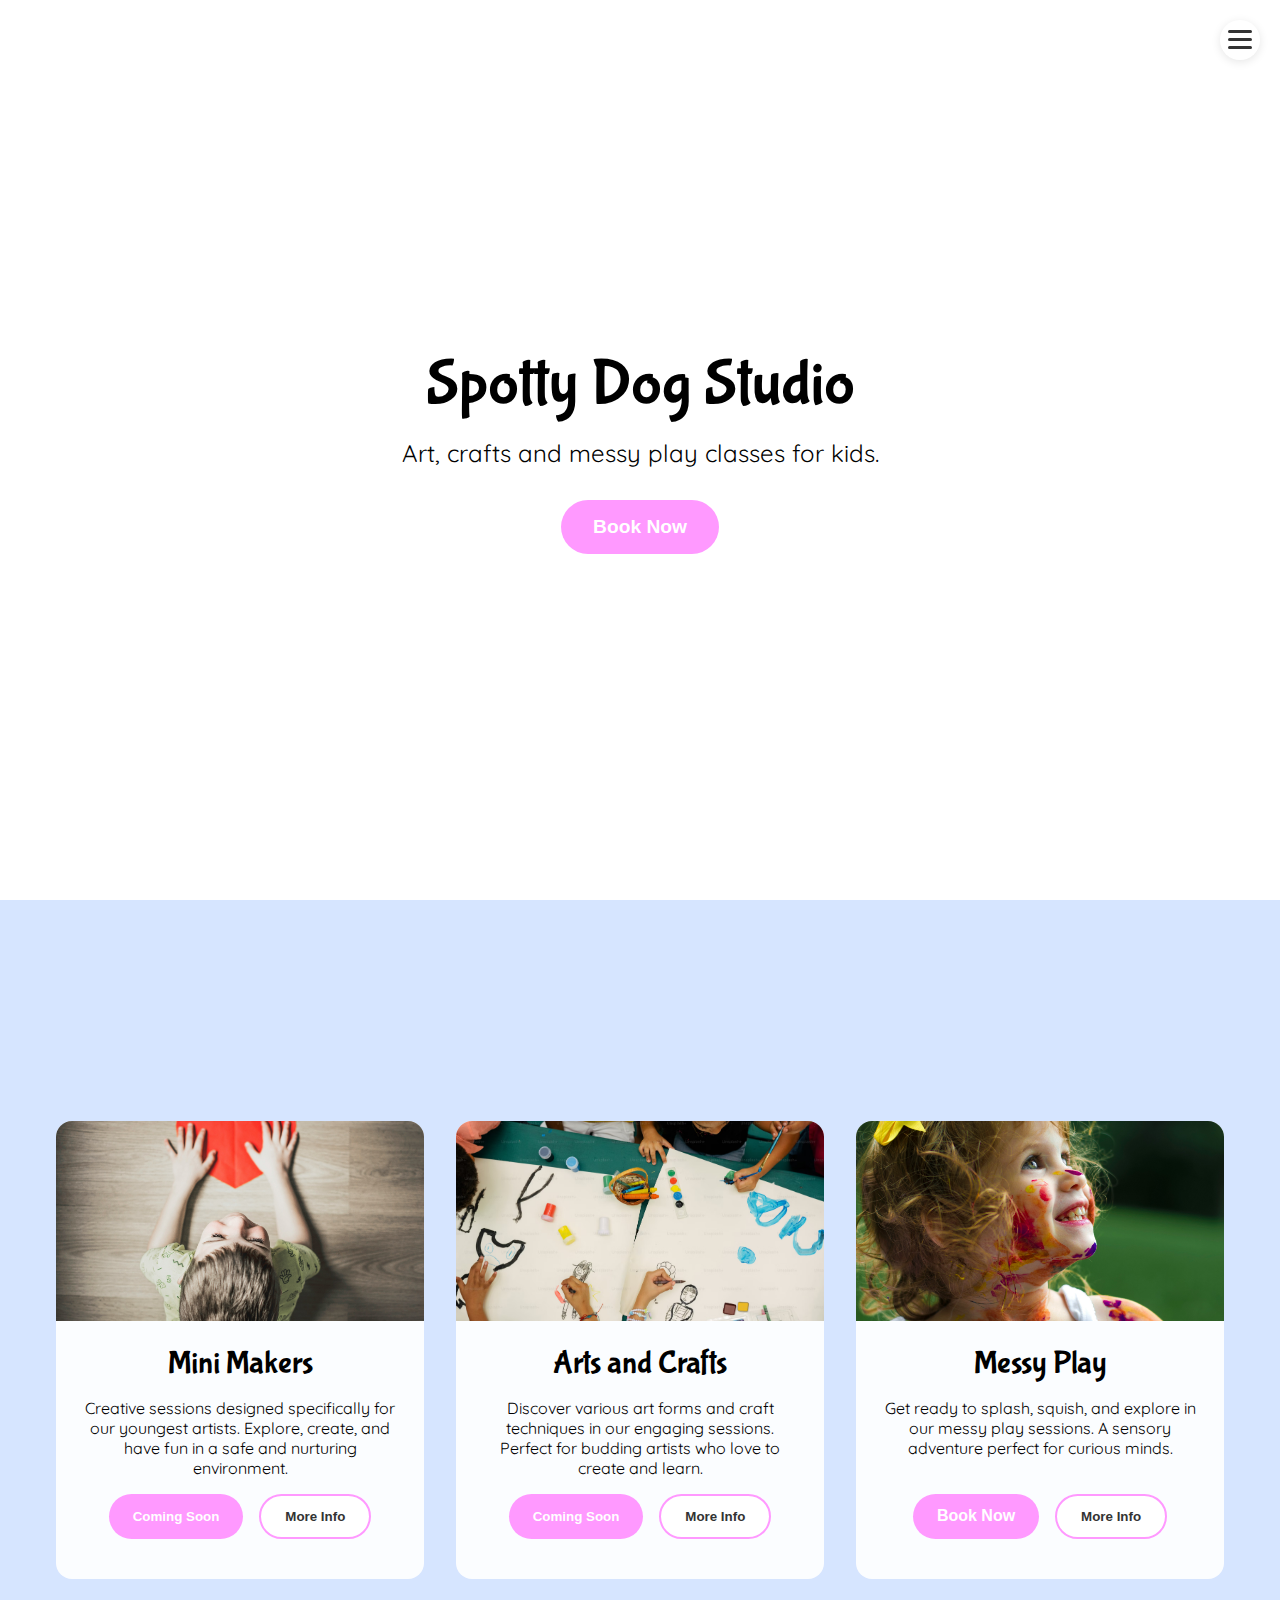
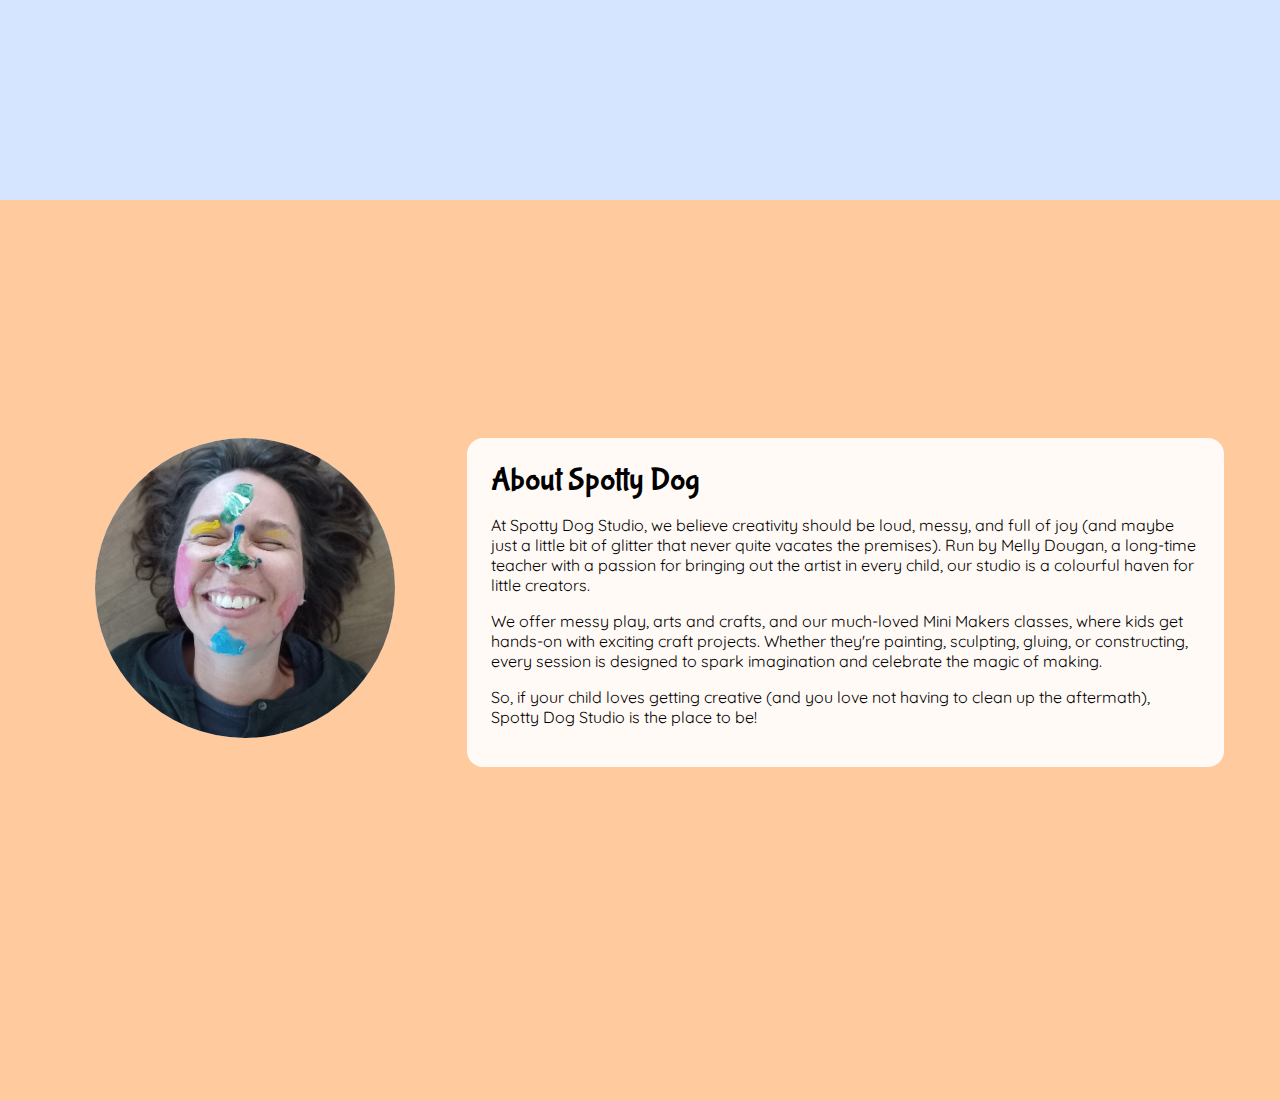
==== index.html @ 8065e661 "removed preloader, added fallback image, cleaned some formatting of hyperlinks/buttons, moved the im" ====
<!DOCTYPE html>
<html lang="en">
<head>
    <meta charset="UTF-8">
    <meta name="viewport" content="width=device-width, initial-scale=1.0">
    <title>Spotty Dog Studio</title>
    <link rel="apple-touch-icon" sizes="180x180" href="/favicons/apple-touch-icon.png">
    <link rel="icon" type="image/png" sizes="32x32" href="/favicons/favicon-32x32.png">
    <link rel="icon" type="image/png" sizes="16x16" href="/favicons/favicon-16x16.png">
    <link rel="manifest" href="/favicons/site.webmanifest">
    <link rel="preload" href="imgs/fallback.png" as="image">
    <link rel="preload" href="fonts/BubblegumSans-Regular.ttf" as="font" type="font/ttf" crossorigin>
    <link rel="preload" href="fonts/Quicksand-VariableFont_wght.ttf" as="font" type="font/ttf" crossorigin>
    <script src="https://cdnjs.cloudflare.com/ajax/libs/lucide/0.263.1/lucide.min.js"></script>
    <script>
        lucide.createIcons();
    </script>
    <style>
        :root {
            --pink: #ff99ff;
            --blue: #D6E5FF;
            --orange: #FFCA9E;
        }

        * {
            margin: 0;
            padding: 0;
            box-sizing: border-box;
        }

        html {
            scroll-snap-type: y mandatory;
            overflow-y: scroll;
            scroll-behavior: smooth;
            height: 100%;
        }

        body {
            font-family: 'Arial', sans-serif;
        }

        /* Navigation Styles */
        .nav-toggle {
            position: fixed;
            top: 20px;
            right: 20px;
            width: 40px;
            height: 40px;
            background: white;
            border-radius: 50%;
            cursor: pointer;
            z-index: 1000;
            display: flex;
            align-items: center;
            justify-content: center;
            box-shadow: 0 2px 10px rgba(0,0,0,0.1);
        }

        .hamburger {
            width: 24px;
            height: 20px;
            position: relative;
            transition: transform 0.3s ease;
        }

        .hamburger span {
            display: block;
            position: absolute;
            height: 3px;
            width: 100%;
            background: #333;
            border-radius: 3px;
            transition: all 0.3s ease;
        }

        .hamburger span:nth-child(1) { top: 0; }
        .hamburger span:nth-child(2) { top: 8px; }
        .hamburger span:nth-child(3) { top: 16px; }

        .nav-toggle.active .hamburger span:nth-child(1) {
            transform: rotate(45deg);
            top: 8px;
        }

        .nav-toggle.active .hamburger span:nth-child(2) {
            opacity: 0;
        }

        .nav-toggle.active .hamburger span:nth-child(3) {
            transform: rotate(-45deg);
            top: 8px;
        }

        .nav-menu {
            position: fixed;
            top: 0;
            right: -100%;
            width: 100%;
            height: 100vh;
            background: rgba(255, 255, 255, 0.98);
            z-index: 999;
            display: flex;
            flex-direction: column;
            align-items: center;
            justify-content: center;
            transition: right 0.3s ease;
        }

        .nav-menu.active {
            right: 0;
        }

        .nav-menu a {
            font-family: "Bubblegum Sans", serif;
            font-size: 2.5rem;
            color: #333;
            text-decoration: none;
            margin: 1rem 0;
            padding: 1rem;
            transition: all 0.3s ease;
        }

        .nav-menu a:hover {
            color: var(--pink);
            transform: scale(1.1);
        }

        section {
            min-height: 100vh;
            scroll-snap-align: start;
            position: relative;
            display: flex;
            justify-content: center;
            align-items: center;
            padding: 1rem;
        }

        @font-face {
  	    font-family: 'BubblegumSans';
  	    src: url('fonts/BubblegumSans-Regular.ttf') format('truetype');
	    font-weight: normal;
  	    font-style: normal;
	}
	
	@font-face {
  	    font-family: 'Quicksand';
	    src: url('fonts/Quicksand-VariableFont_wght.ttf') format('truetype');
  	    font-weight: 100 900; /* Adjust the weight range if necessary */
	    font-style: normal;
	}



	p {
            font-family: "Quicksand", sans-serif;
            font-optical-sizing: auto;
            font-weight: 400;
            font-style: normal;
        }

        h1, h2 {
            font-family: "BubblegumSans", sans-serif;
            font-weight: 400;
            font-style: normal;
        }



        /* Home Section */
        #home {
            position: relative;
            overflow: hidden;
            background-color: transparent;
            background: rgba(255, 255, 255, 0.6); /* White transparent overlay */
	    flex-direction: column;
            text-align: center;
            padding: 2rem 1rem;
        }

        .background-video {
            position: absolute;
            top: 50%;
            left: 50%;
            max-width: 100%;
            <!--max-height: 100%; -->
            width: auto;
            height: auto;
            transform: translateX(-50%) translateY(-50%);
            z-index: -1;
        }

        #home h1 {
            font-size: clamp(2.5rem, 8vw, 4rem);
            margin-bottom: 1rem;
        }

        #home p {
            font-size: clamp(1rem, 4vw, 1.5rem);
        }

        /* Services Section */
        #services {
            background-color: var(--blue);
            padding: 2rem 1rem;
        }

        .services-container {
            display: grid;
            grid-template-columns: repeat(auto-fit, minmax(280px, 1fr));
            gap: 2rem;
            width: 100%;
            max-width: 1200px;
            padding: 1rem;
        }

        .service-column {
            background: rgba(255, 255, 255, 0.9);
            border-radius: 1rem;
            text-align: center;
            display: flex;
            flex-direction: column;
            height: auto;
            min-height: 450px;
            overflow: hidden;
        }

        .service-image {
            width: 100%;
            height: 200px;
            overflow: hidden;
            position: relative;
            background: #f0f0f0;
        }

        .service-image img {
            width: 100%;
            height: 100%;
            object-fit: cover;
            object-position: center;
        }

        .service-content {
            padding: 1.5rem;
            flex-grow: 1;
            display: flex;
            flex-direction: column;
        }

        .service-content h2 {
            margin-bottom: 1rem;
            font-size: clamp(1.5rem, 4vw, 2rem);
        }

        .service-buttons {
            margin-top: auto;
            display: flex;
            gap: 1rem;
            padding: 1rem;
            justify-content: center;
            flex-wrap: wrap;
        }

        .btn {
		text-decoration: none;
            padding: 0.8rem 1.5rem;
            border: none;
            border-radius: 2rem;
            cursor: pointer;
            font-weight: bold;
            transition: transform 0.3s ease, box-shadow 0.3s ease;
            width: 100%;
            max-width: 200px;
        }

        .btn:hover {
            transform: translateY(-2px);
            box-shadow: 0 4px 12px rgba(0,0,0,0.1);
        }

        .btn-primary {
            background-color: var(--pink);
            color: white;
        }

        .btn-secondary {
            background-color: white;
            color: #333;
            border: 2px solid var(--pink);
        }

        /* About Section */
        #about {
		flex-direction: column;
            background-color: var(--orange);
            padding: 2rem 1rem;
        }

        .about-container {
            display: grid;
            grid-template-columns: 1fr;
            gap: 2rem;
            max-width: 1200px;
            width: 100%;
            padding: 1rem;
        }

        .portrait-frame {
            width: 250px;
            height: 250px;
            border-radius: 50%;
            background: white;
            margin: 0 auto;
            overflow: hidden;
        }

        .portrait-frame img {
            width: 100%;
            height: 100%;
            object-fit: cover;
            object-position: center;
        }

        .about-text {
            background: rgba(255, 255, 255, 0.9);
            padding: 1.5rem;
            border-radius: 1rem;
        }

        .about-text h2 {
            margin-bottom: 1rem;
            font-size: clamp(1.5rem, 4vw, 2rem);
        }

        .about-text p {
            margin-bottom: 1rem;
            font-size: clamp(0.9rem, 3vw, 1rem);
        }

        <!--Social icons.-->
        .social-icons {
            display: flex;
            gap: 1.5rem;
            margin-top: 2rem;
            justify-content: center;
        }

        .social-icons a {
            color: #333;
            transition: color 0.3s ease;
            width: 24px;
            height: 24px;
            display: flex;
            align-items: center;
            justify-content: center;
        }

        .social-icons a:hover {
            color: var(--pink);
        }

        /* Media Queries */
        @media (min-width: 768px) {
            .about-container {
                grid-template-columns: 1fr 2fr;
            }

            .portrait-frame {
                width: 300px;
                height: 300px;
            }

            .btn {
                width: auto;
            }

            section {
                padding: 2rem;
            }
        }

        @media (max-width: 768px) {
            .services-container {
                grid-template-columns: 1fr;
            }

            .service-column {
                margin: 0 auto;
                max-width: 400px;
            }

            .background-video {
                max-height: 100%;
                min-width: none;
                max-width: none;

        }

        @media (max-height: 600px) {
            section {
                padding: 4rem 1rem;
            }
        }
    </style>
</head>
<body>
    <div class="nav-toggle">
        <div class="hamburger">
            <span></span>
            <span></span>
            <span></span>
        </div>
    </div>
    <nav class="nav-menu">
        <a href="#home">Home</a>
        <a href="#services">Services</a>
        <a href="#about">About</a>
    </nav>


    <section id="home">
        <video class="background-video" autoplay loop muted playsinline poster="fallback.png">
            <source src="video.mp4" type="video/mp4">
	    <img src="fallback.png" alt="fallback image">
        </video>
        <h1>Spotty Dog Studio</h1>
        <p>Art, crafts and messy play classes for kids.</p>
        <a href="https://bookwhen.com/spottydog" class="btn btn-primary" style="margin-top: 2rem; font-size: 1.2rem; padding: 1rem 2rem;">Book Now</a>
    </section>

    <section id="services">
        <div class="services-container">
            <div class="service-column">
                <div class="service-image">
                    <img src="imgs/makers.jpg" alt="Mini Makers" />
                </div>
                <div class="service-content">
                    <h2>Mini Makers</h2>
                    <p>Creative sessions designed specifically for our youngest artists. Explore, create, and have fun in a safe and nurturing environment.</p>
                    <div class="service-buttons">
                        <button class="btn btn-primary">Coming Soon</button>
                        <button class="btn btn-secondary">More Info</button>
                    </div>
                </div>
            </div>
            <div class="service-column">
                <div class="service-image">
                    <img src="imgs/art.jpg" alt="Arts and Crafts" />
                </div>
                <div class="service-content">
                    <h2>Arts and Crafts</h2>
                    <p>Discover various art forms and craft techniques in our engaging sessions. Perfect for budding artists who love to create and learn.</p>
                    <div class="service-buttons">
                        <button class="btn btn-primary">Coming Soon</button>
                        <button class="btn btn-secondary">More Info</button>
                    </div>
                </div>
            </div>
            <div class="service-column">
                <div class="service-image">
                    <img src="imgs/messy.jpg" alt="Messy Play" />
                </div>
                <div class="service-content">
                    <h2>Messy Play</h2>
                    <p>Get ready to splash, squish, and explore in our messy play sessions. A sensory adventure perfect for curious minds.</p>
                    <div class="service-buttons">
			    <a class="btn btn-primary" href="https://bookwhen.com/spottydog">Book Now</a>
                        <button class="btn btn-secondary">More Info</button>
                    </div>
                </div>
            </div>
        </div>
    </section>

    <section id="about">
        <div class="about-container">
            <div class="portrait-frame">
                <img src="imgs/melly.jpg" alt="Portrait of Melly" />
            </div>
            <div class="about-text">
                <h2>About Spotty Dog</h2>
                <p>At Spotty Dog Studio, we believe creativity should be loud, messy, and full of joy (and maybe just a little bit of glitter that never quite vacates the premises). Run by Melly Dougan, a long-time teacher with a passion for bringing out the artist in every child, our studio is a colourful haven for little creators.</p>
                <p>We offer messy play, arts and crafts, and our much-loved Mini Makers classes, where kids get hands-on with exciting craft projects. Whether they're painting, sculpting, gluing, or constructing, every session is designed to spark imagination and celebrate the magic of making.</p>
                <p>So, if your child loves getting creative (and you love not having to clean up the aftermath), Spotty Dog Studio is the place to be!</p>
            </div>
        </div>
        <div class="social-icons">
            <a href="https://facebook.com/spottydogstudio" aria-label="Facebook"><i data-lucide="facebook"></i></a>
            <a href="https://instagram.com/spottydogstudio" aria-label="Instagram"><i data-lucide="instagram"></i></a>
            <a href="tel:+447123456789" aria-label="Phone"><i data-lucide="phone"></i></a>
            <a href="mailto:hello@spottydogstudio.com" aria-label="Email"><i data-lucide="mail"></i></a>
        </div>
    </section>

    <script>
        // Initialize Lucide icons after DOM content is loaded
        document.addEventListener('DOMContentLoaded', function() {

            // Initialize navigation
            const navToggle = document.querySelector('.nav-toggle');
            const navMenu = document.querySelector('.nav-menu');
            const navLinks = document.querySelectorAll('.nav-menu a');

            navToggle.addEventListener('click', () => {
                navToggle.classList.toggle('active');
                navMenu.classList.toggle('active');
            });

            navLinks.forEach(link => {
                link.addEventListener('click', () => {
                    navToggle.classList.remove('active');
                    navMenu.classList.remove('active');
                });
            });

            // Initialize Lucide icons
            lucide.createIcons();
        });
    </script>
    </script>
</body>
</html>
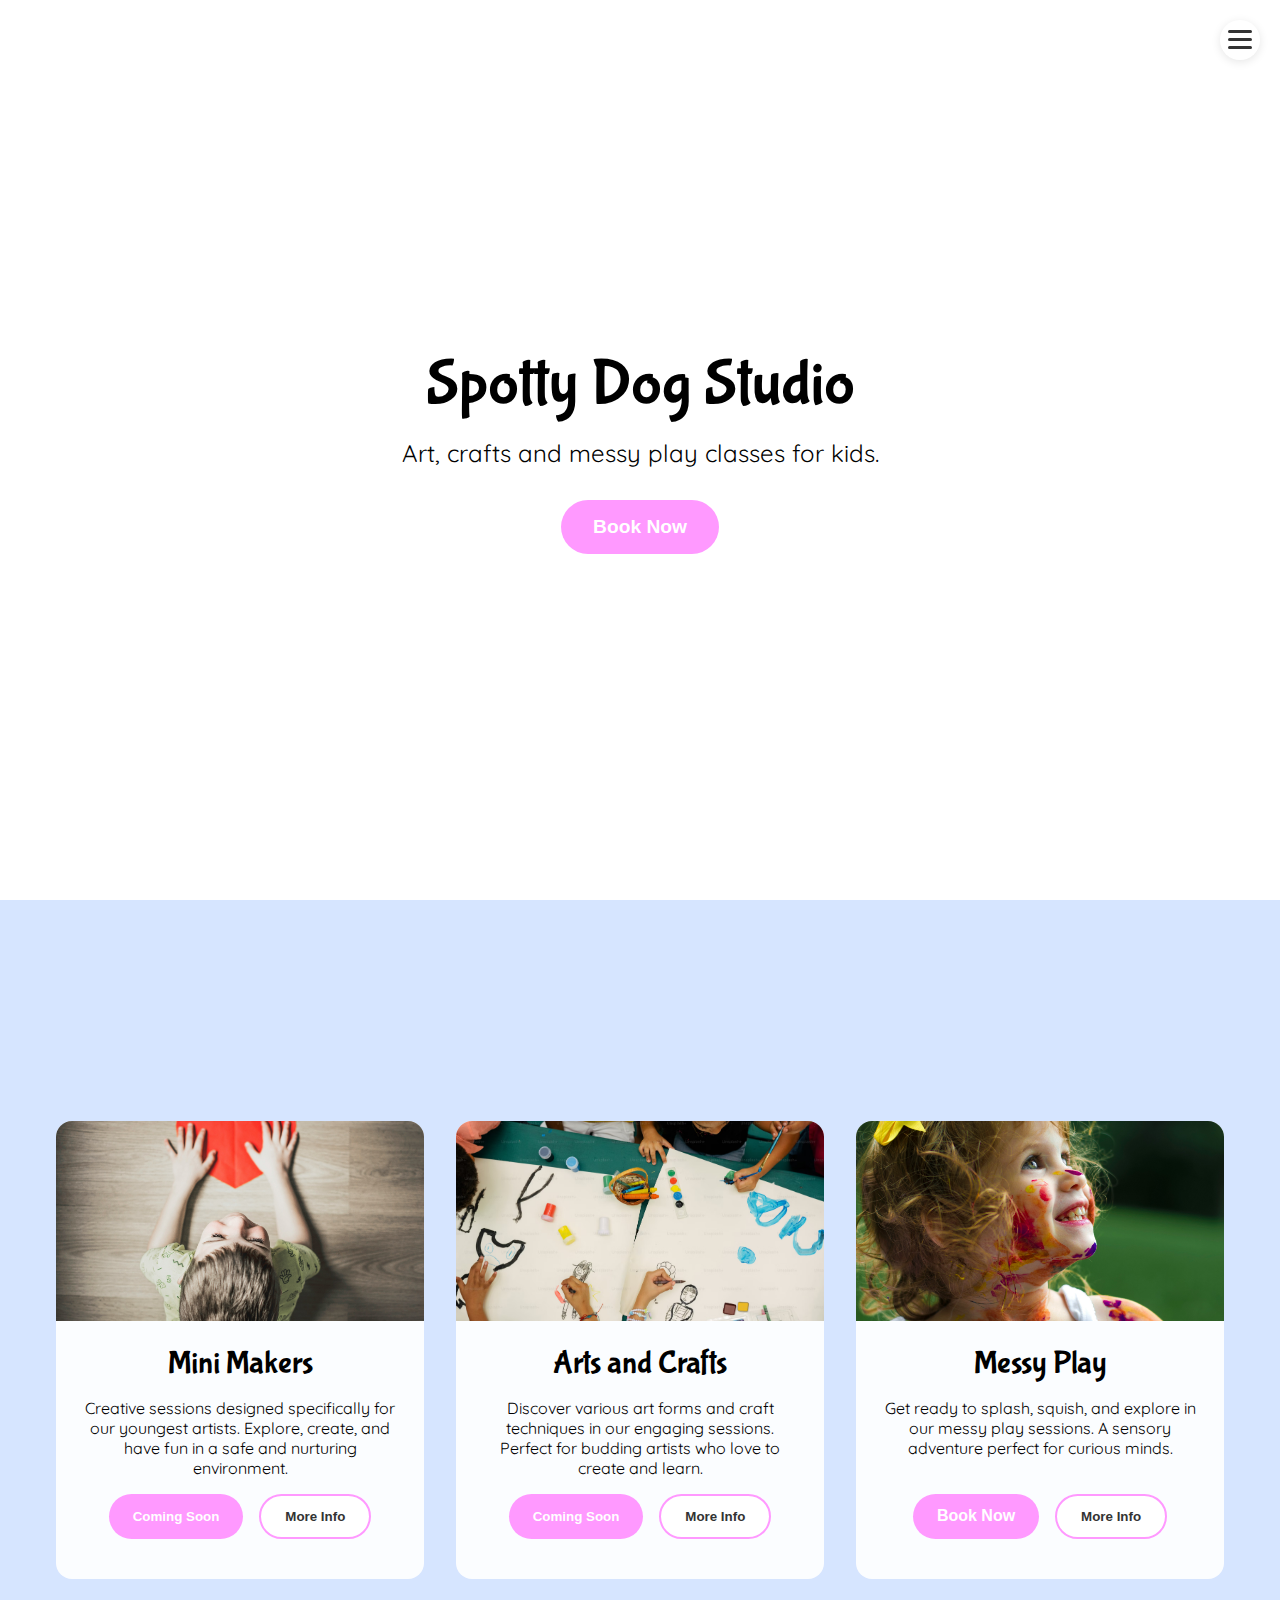
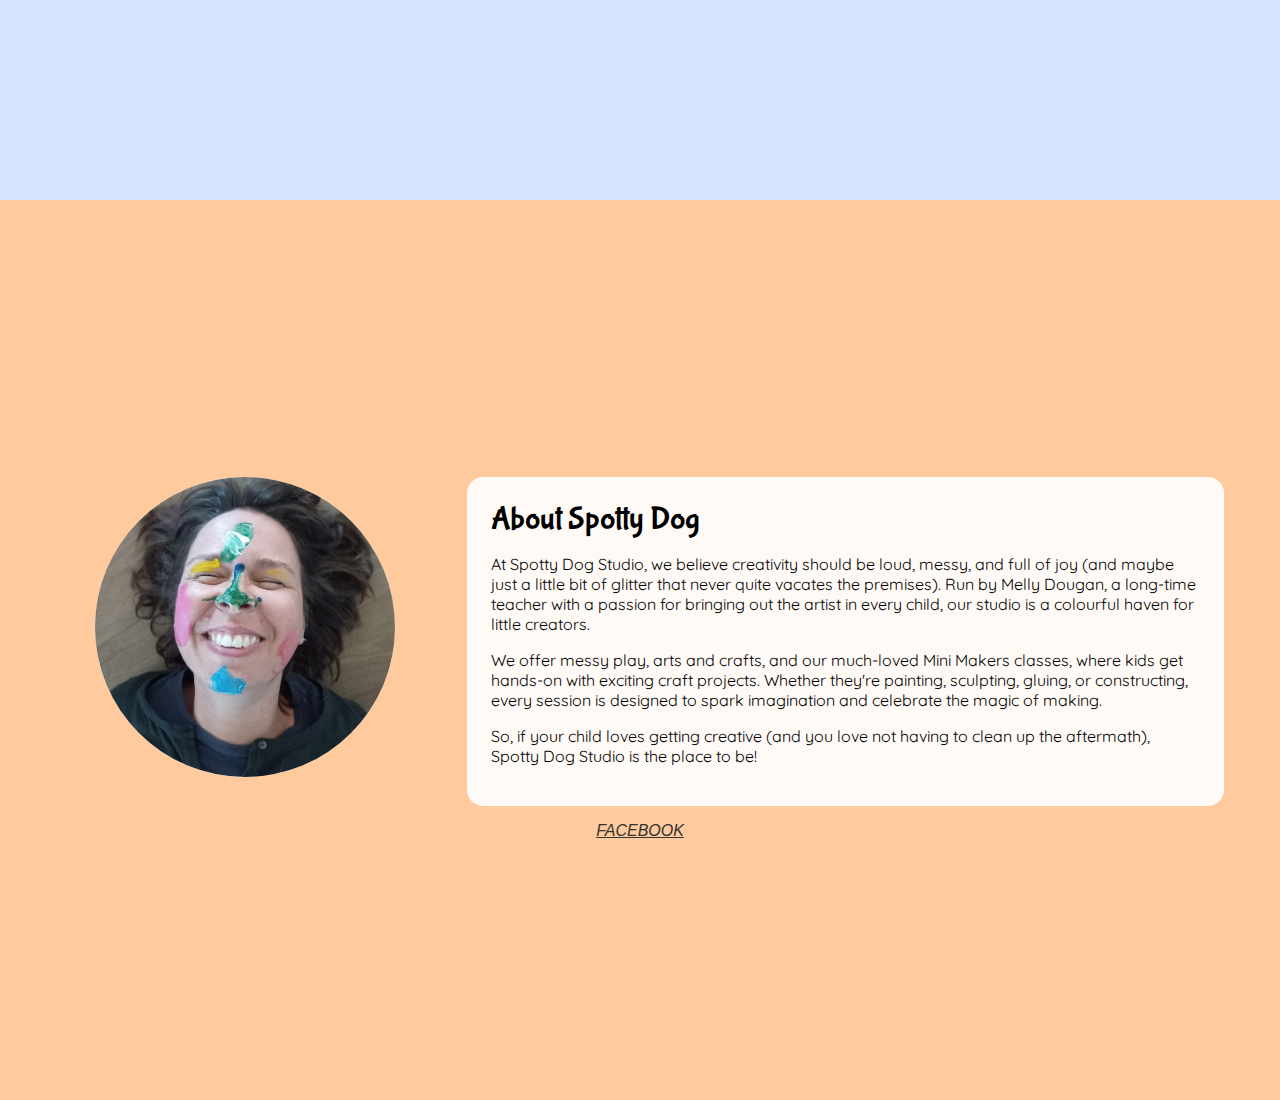
==== commit 10cba1a4: "fixed the social icons" ====
--- a/index.html
+++ b/index.html
@@ -11,10 +11,7 @@
     <link rel="preload" href="imgs/fallback.png" as="image">
     <link rel="preload" href="fonts/BubblegumSans-Regular.ttf" as="font" type="font/ttf" crossorigin>
     <link rel="preload" href="fonts/Quicksand-VariableFont_wght.ttf" as="font" type="font/ttf" crossorigin>
-    <script src="https://cdnjs.cloudflare.com/ajax/libs/lucide/0.263.1/lucide.min.js"></script>
-    <script>
-        lucide.createIcons();
-    </script>
+    <script src="https://unpkg.com/lucide@latest"></script>
     <style>
         :root {
             --pink: #ff99ff;
@@ -261,7 +258,7 @@
         }
 
         .btn {
-		text-decoration: none;
+		        text-decoration: none;
             padding: 0.8rem 1.5rem;
             border: none;
             border-radius: 2rem;
@@ -290,7 +287,7 @@
 
         /* About Section */
         #about {
-		flex-direction: column;
+		        flex-direction: column;
             background-color: var(--orange);
             padding: 2rem 1rem;
         }
@@ -349,13 +346,20 @@
             transition: color 0.3s ease;
             width: 24px;
             height: 24px;
-            display: flex;
             align-items: center;
             justify-content: center;
         }
 
         .social-icons a:hover {
             color: var(--pink);
+        }
+
+        <!-- V logo -->
+        .v-logo {
+            position: absolute;
+            bottom: 1rem;
+            right: 1rem;
+            width: 48px;
         }
 
         /* Media Queries */
@@ -418,9 +422,9 @@
 
 
     <section id="home">
-        <video class="background-video" autoplay loop muted playsinline poster="fallback.png">
+        <video class="background-video" autoplay loop muted playsinline poster="imgs/fallback.png">
             <source src="video.mp4" type="video/mp4">
-	    <img src="fallback.png" alt="fallback image">
+	    <img src="imgs/fallback.png" alt="fallback image">
         </video>
         <h1>Spotty Dog Studio</h1>
         <p>Art, crafts and messy play classes for kids.</p>
@@ -484,11 +488,12 @@
             </div>
         </div>
         <div class="social-icons">
-            <a href="https://facebook.com/spottydogstudio" aria-label="Facebook"><i data-lucide="facebook"></i></a>
+            <a href="https://www.facebook.com/profile.php?id=61561104336105" aria-label="Facebook"><i data-lucide="facebook">FACEBOOK</i></a>
             <a href="https://instagram.com/spottydogstudio" aria-label="Instagram"><i data-lucide="instagram"></i></a>
-            <a href="tel:+447123456789" aria-label="Phone"><i data-lucide="phone"></i></a>
-            <a href="mailto:hello@spottydogstudio.com" aria-label="Email"><i data-lucide="mail"></i></a>
+            <a href="tel:+212201115" aria-label="Phone"><i data-lucide="phone"></i></a>
+            <a href="mailto:melanie.dougan@gmail.com" aria-label="Email"><i data-lucide="mail"></i></a>
         </div>
+        <!-- <img style="width: 50vw; position: relative; right: 0; bottom: 1px" class="v-logo" src="imgs/vlogo.svg" alt="V Web Design Logo" /> --> 
     </section>
 
     <script>
@@ -516,6 +521,5 @@
             lucide.createIcons();
         });
     </script>
-    </script>
 </body>
 </html>
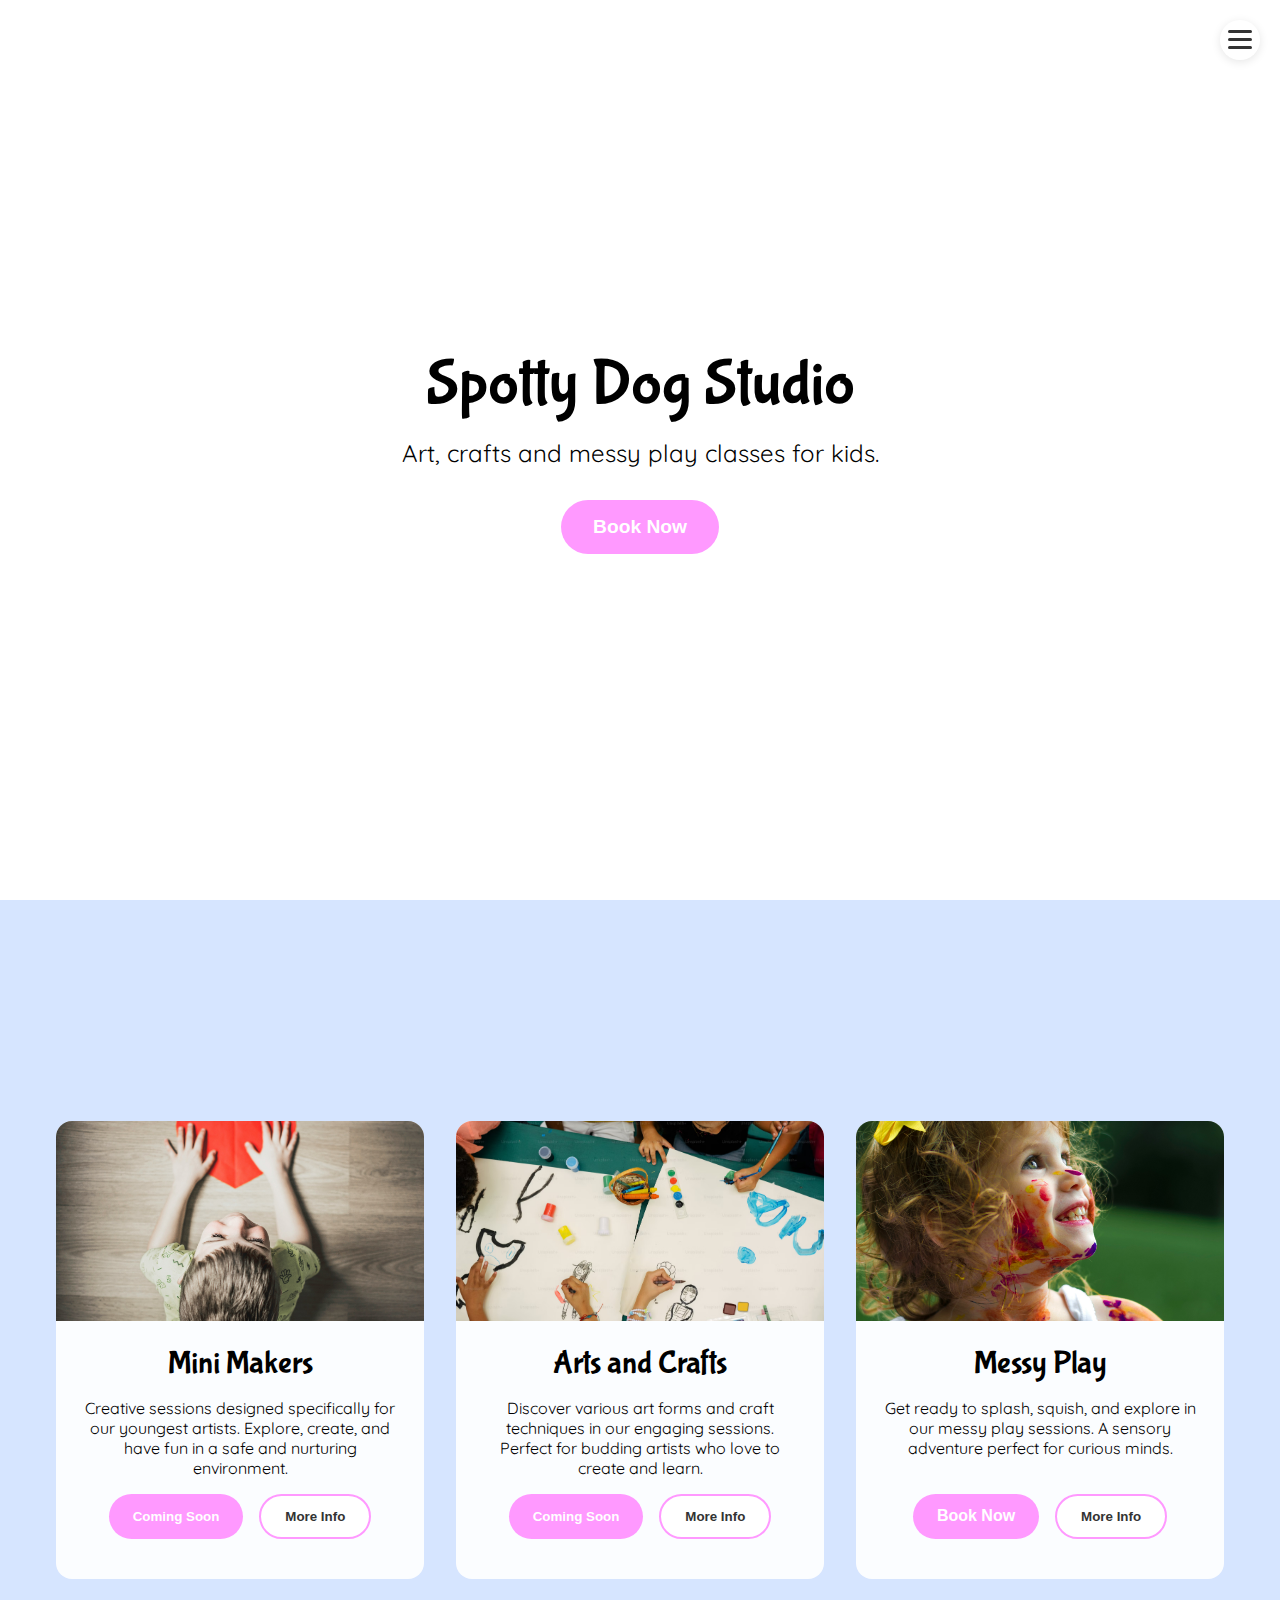
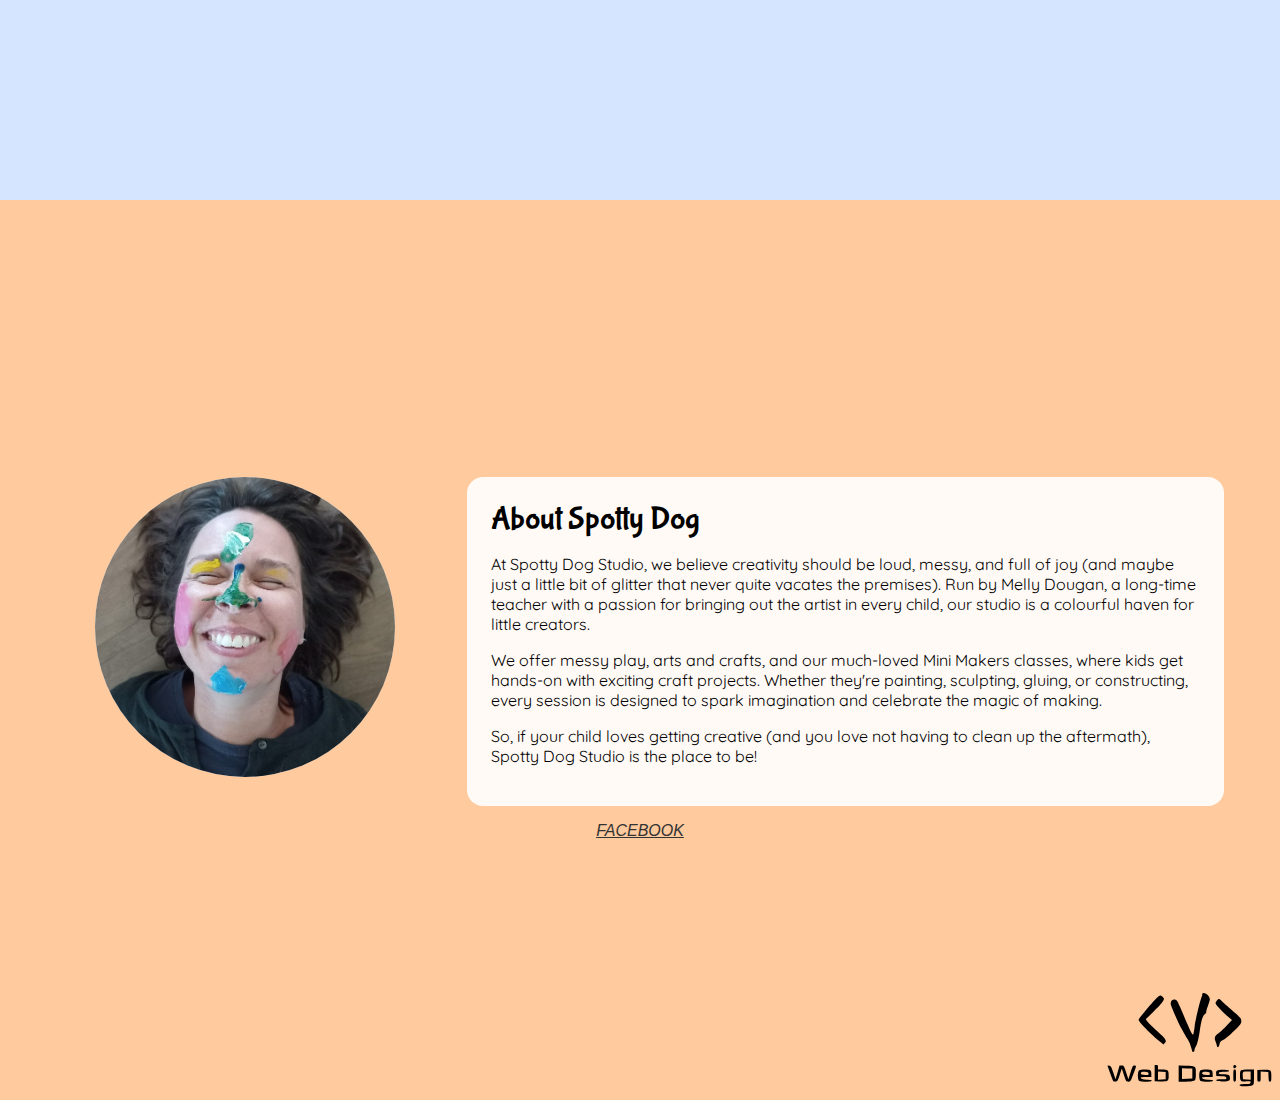
==== commit c9584637: "removed insta link and added web design logo" ====
--- a/index.html
+++ b/index.html
@@ -354,14 +354,6 @@
             color: var(--pink);
         }
 
-        <!-- V logo -->
-        .v-logo {
-            position: absolute;
-            bottom: 1rem;
-            right: 1rem;
-            width: 48px;
-        }
-
         /* Media Queries */
         @media (min-width: 768px) {
             .about-container {
@@ -416,7 +408,7 @@
     </div>
     <nav class="nav-menu">
         <a href="#home">Home</a>
-        <a href="#services">Services</a>
+        <a href="#services">Classes</a>
         <a href="#about">About</a>
     </nav>
 
@@ -489,11 +481,13 @@
         </div>
         <div class="social-icons">
             <a href="https://www.facebook.com/profile.php?id=61561104336105" aria-label="Facebook"><i data-lucide="facebook">FACEBOOK</i></a>
-            <a href="https://instagram.com/spottydogstudio" aria-label="Instagram"><i data-lucide="instagram"></i></a>
-            <a href="tel:+212201115" aria-label="Phone"><i data-lucide="phone"></i></a>
+            <!-- <a href="https://instagram.com/spottydogstudio" aria-label="Instagram"><i data-lucide="instagram"></i></a> --> 
+            <a href="tel:0212201115" aria-label="Phone"><i data-lucide="phone"></i></a>
             <a href="mailto:melanie.dougan@gmail.com" aria-label="Email"><i data-lucide="mail"></i></a>
         </div>
-        <!-- <img style="width: 50vw; position: relative; right: 0; bottom: 1px" class="v-logo" src="imgs/vlogo.svg" alt="V Web Design Logo" /> --> 
+        <div style="position: absolute; width: 20vh; right: 0; bottom: 1px">
+            <img style="width: 100%; right: 0" src="imgs/vlogo.svg" alt="V Web Design Logo" />
+        </div>
     </section>
 
     <script>
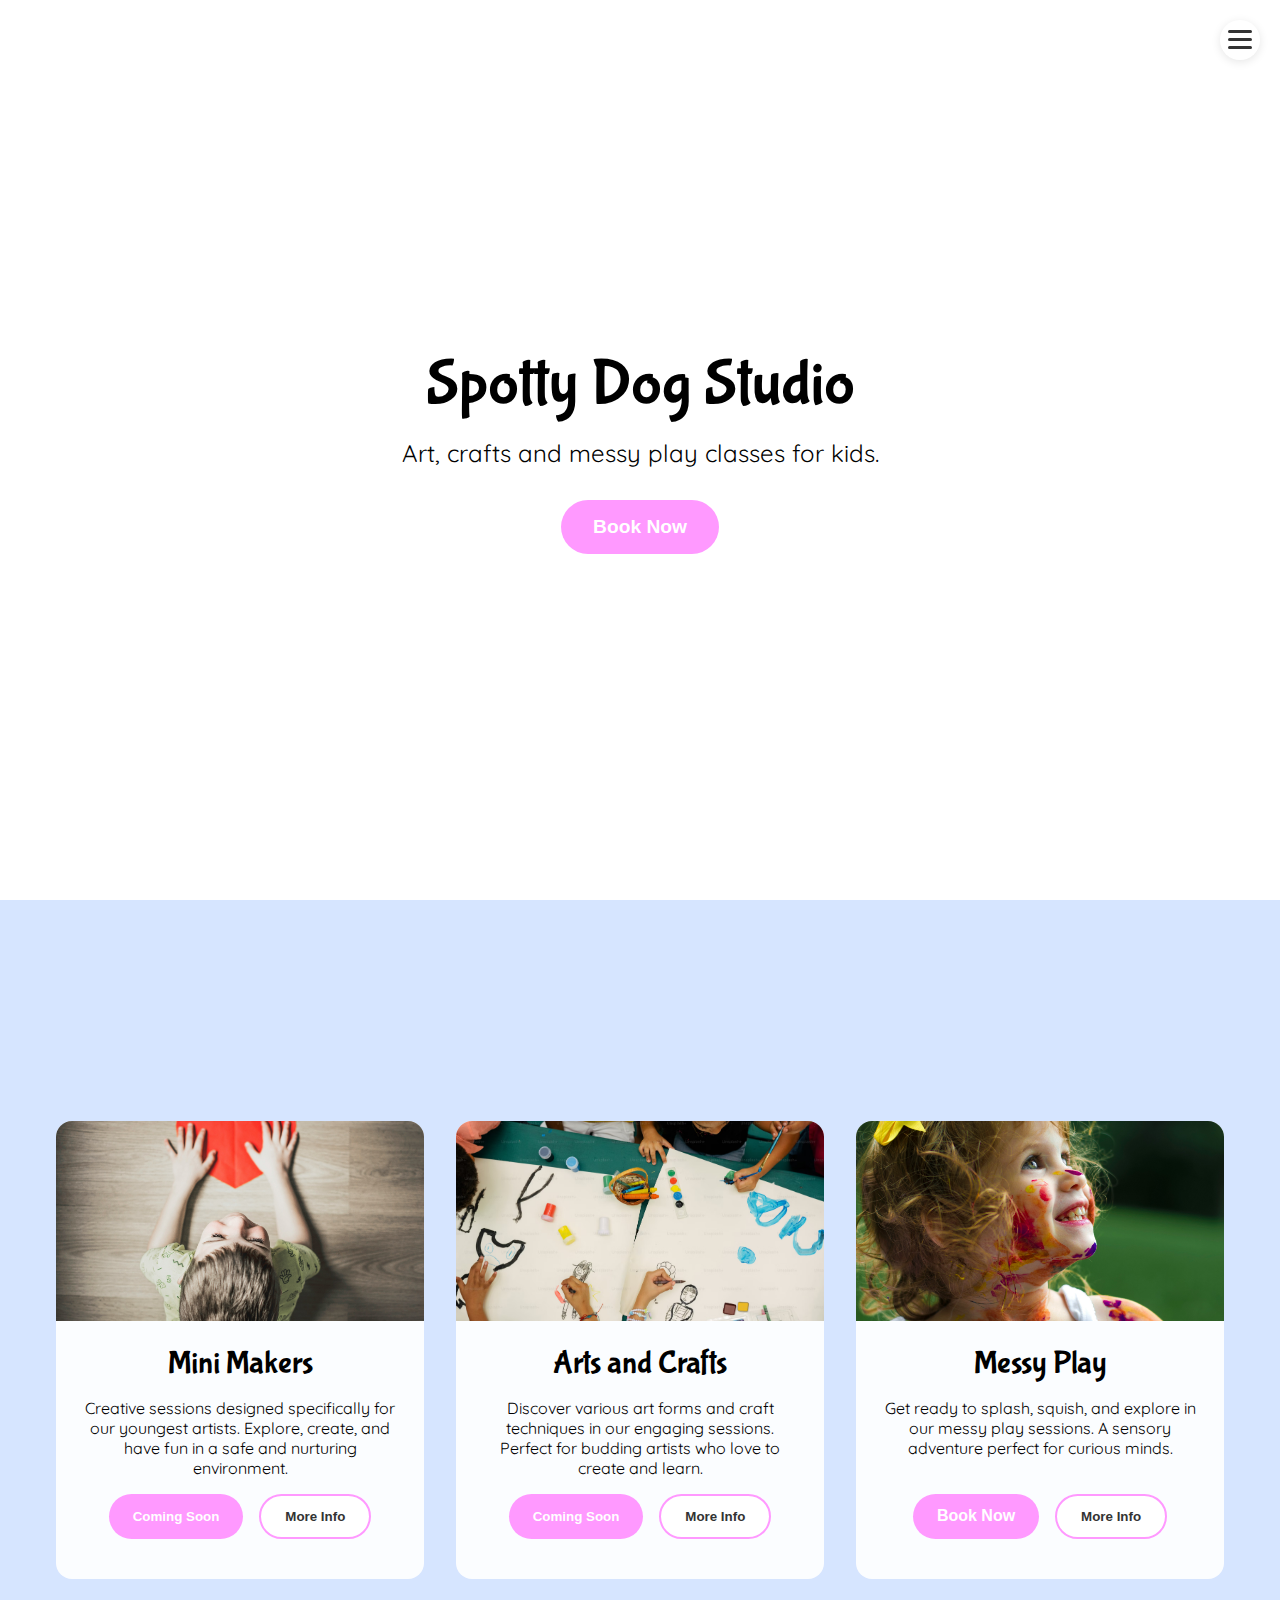
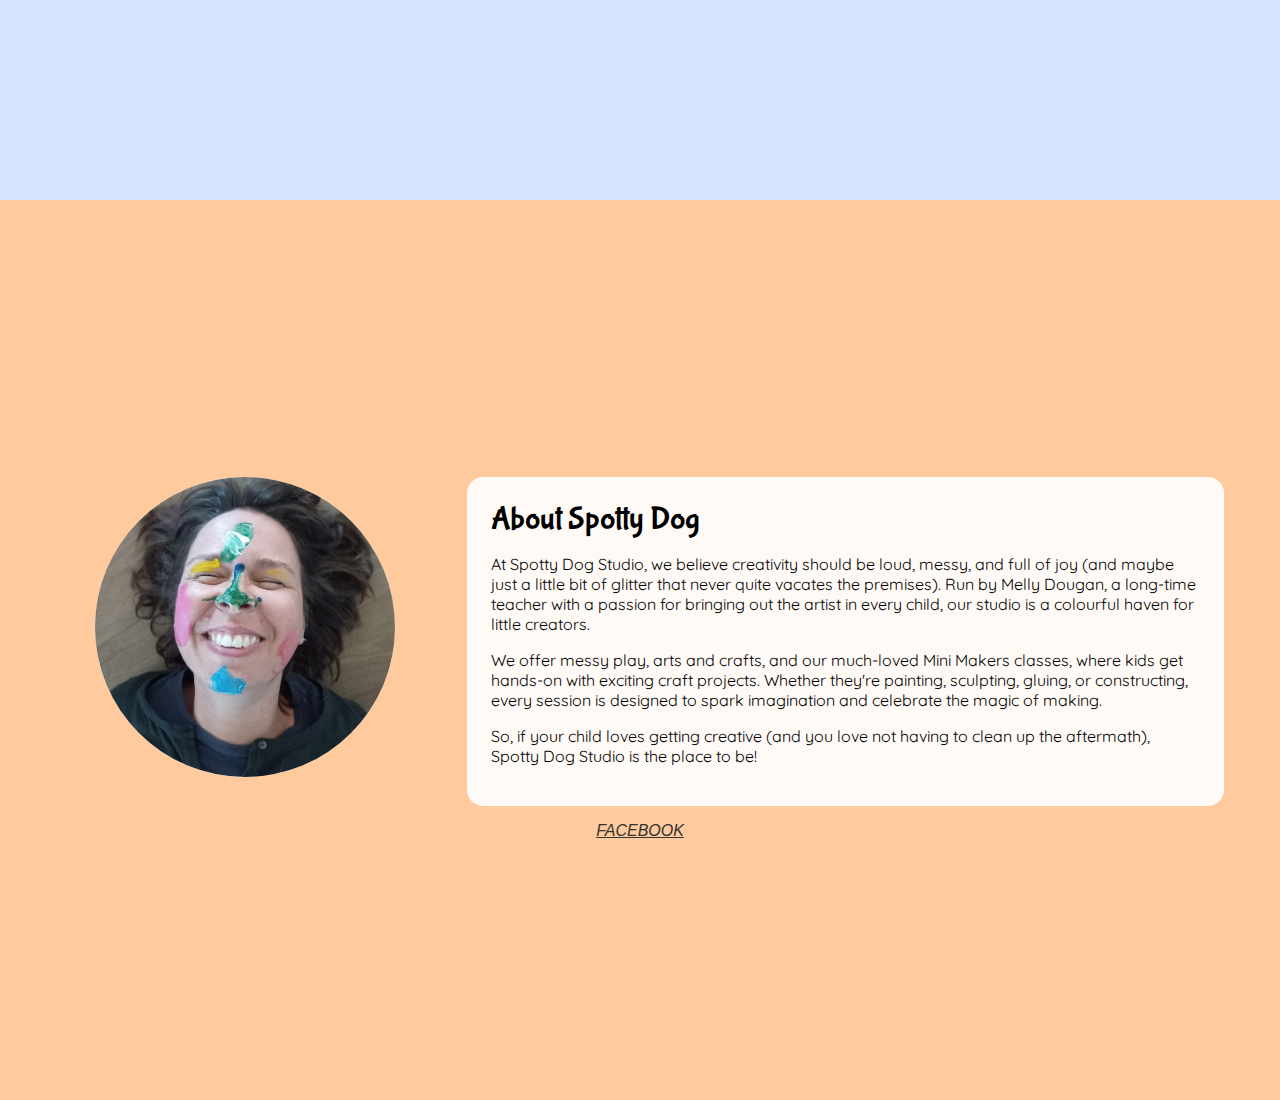
==== commit 65df1206: "got rid of the web design logo until I can style it right" ====
--- a/index.html
+++ b/index.html
@@ -485,9 +485,9 @@
             <a href="tel:0212201115" aria-label="Phone"><i data-lucide="phone"></i></a>
             <a href="mailto:melanie.dougan@gmail.com" aria-label="Email"><i data-lucide="mail"></i></a>
         </div>
-        <div style="position: absolute; width: 20vh; right: 0; bottom: 1px">
+        <!-- <div style="position: absolute; width: 20vh; right: 0; bottom: 1px">
             <img style="width: 100%; right: 0" src="imgs/vlogo.svg" alt="V Web Design Logo" />
-        </div>
+        </div> -->
     </section>
 
     <script>
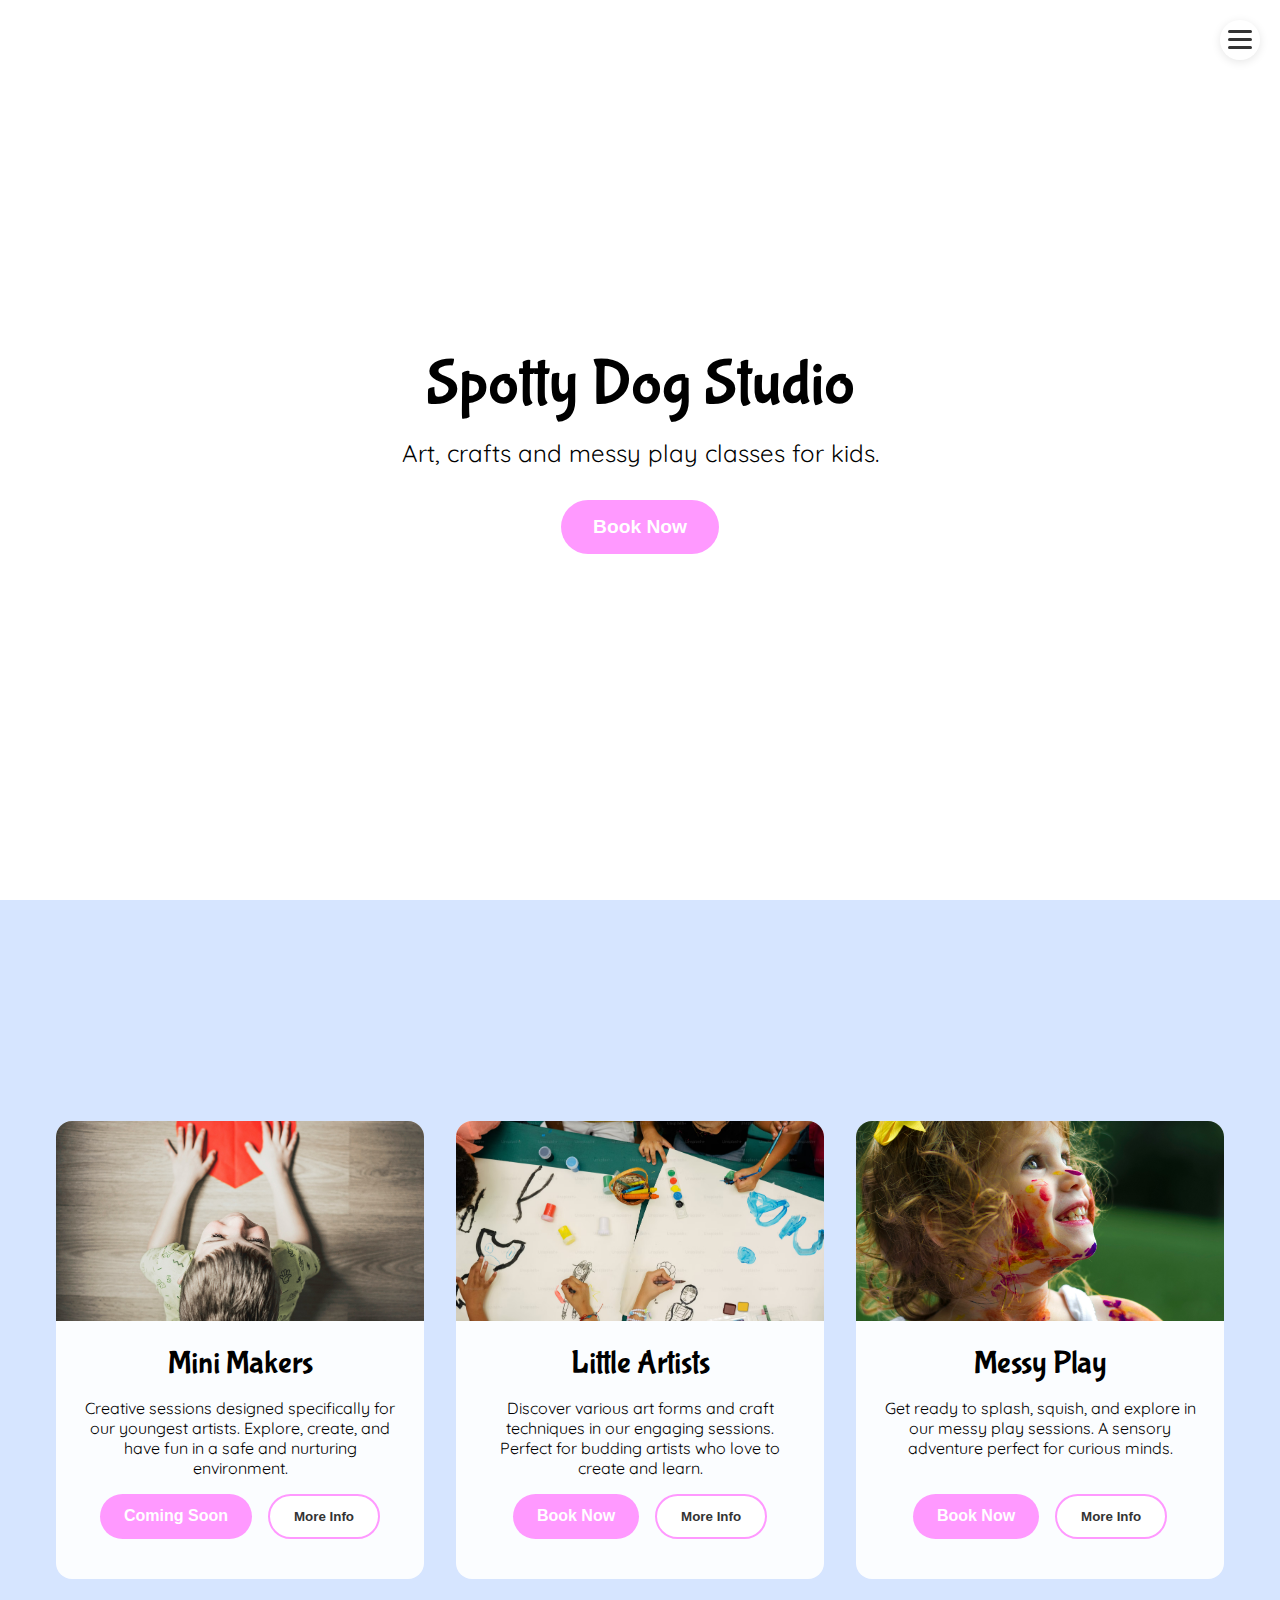
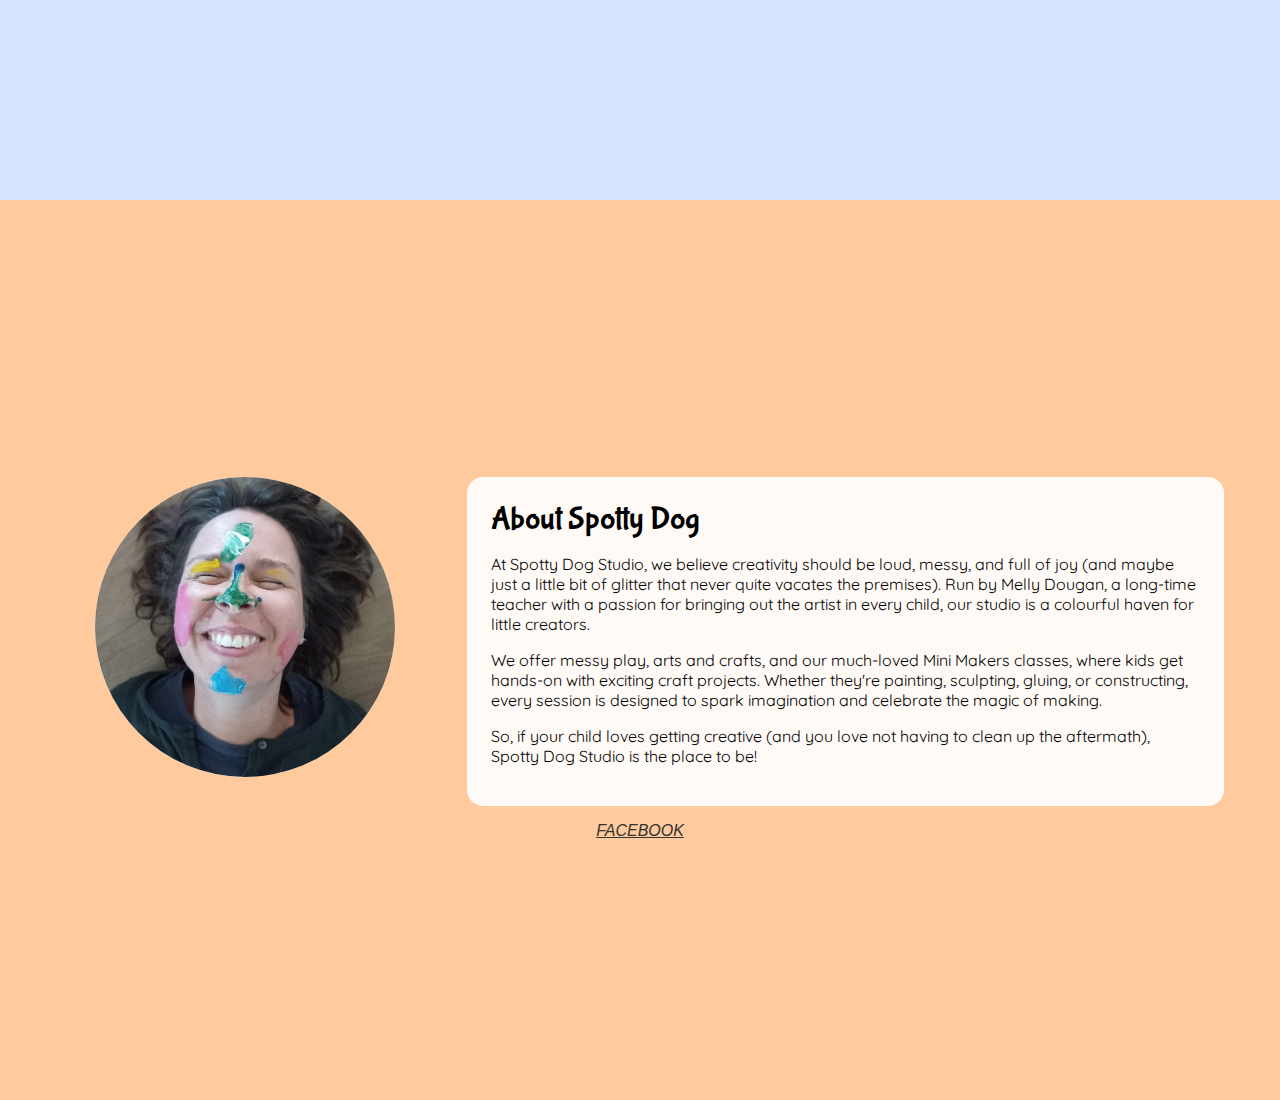
==== commit 343ff16d: "updating booking links" ====
--- a/index.html
+++ b/index.html
@@ -433,20 +433,20 @@
                     <h2>Mini Makers</h2>
                     <p>Creative sessions designed specifically for our youngest artists. Explore, create, and have fun in a safe and nurturing environment.</p>
                     <div class="service-buttons">
-                        <button class="btn btn-primary">Coming Soon</button>
+                        <a class="btn btn-primary" href="#">Coming Soon</a>
                         <button class="btn btn-secondary">More Info</button>
                     </div>
                 </div>
             </div>
             <div class="service-column">
                 <div class="service-image">
-                    <img src="imgs/art.jpg" alt="Arts and Crafts" />
+                    <img src="imgs/art.jpg" alt="Little Artists" />
                 </div>
                 <div class="service-content">
-                    <h2>Arts and Crafts</h2>
+                    <h2>Little Artists</h2>
                     <p>Discover various art forms and craft techniques in our engaging sessions. Perfect for budding artists who love to create and learn.</p>
                     <div class="service-buttons">
-                        <button class="btn btn-primary">Coming Soon</button>
+                        <a class="btn btn-primary" href="https://bookwhen.com/spottydog/e/ev-sc6f-20250315100000">Book Now</a>
                         <button class="btn btn-secondary">More Info</button>
                     </div>
                 </div>
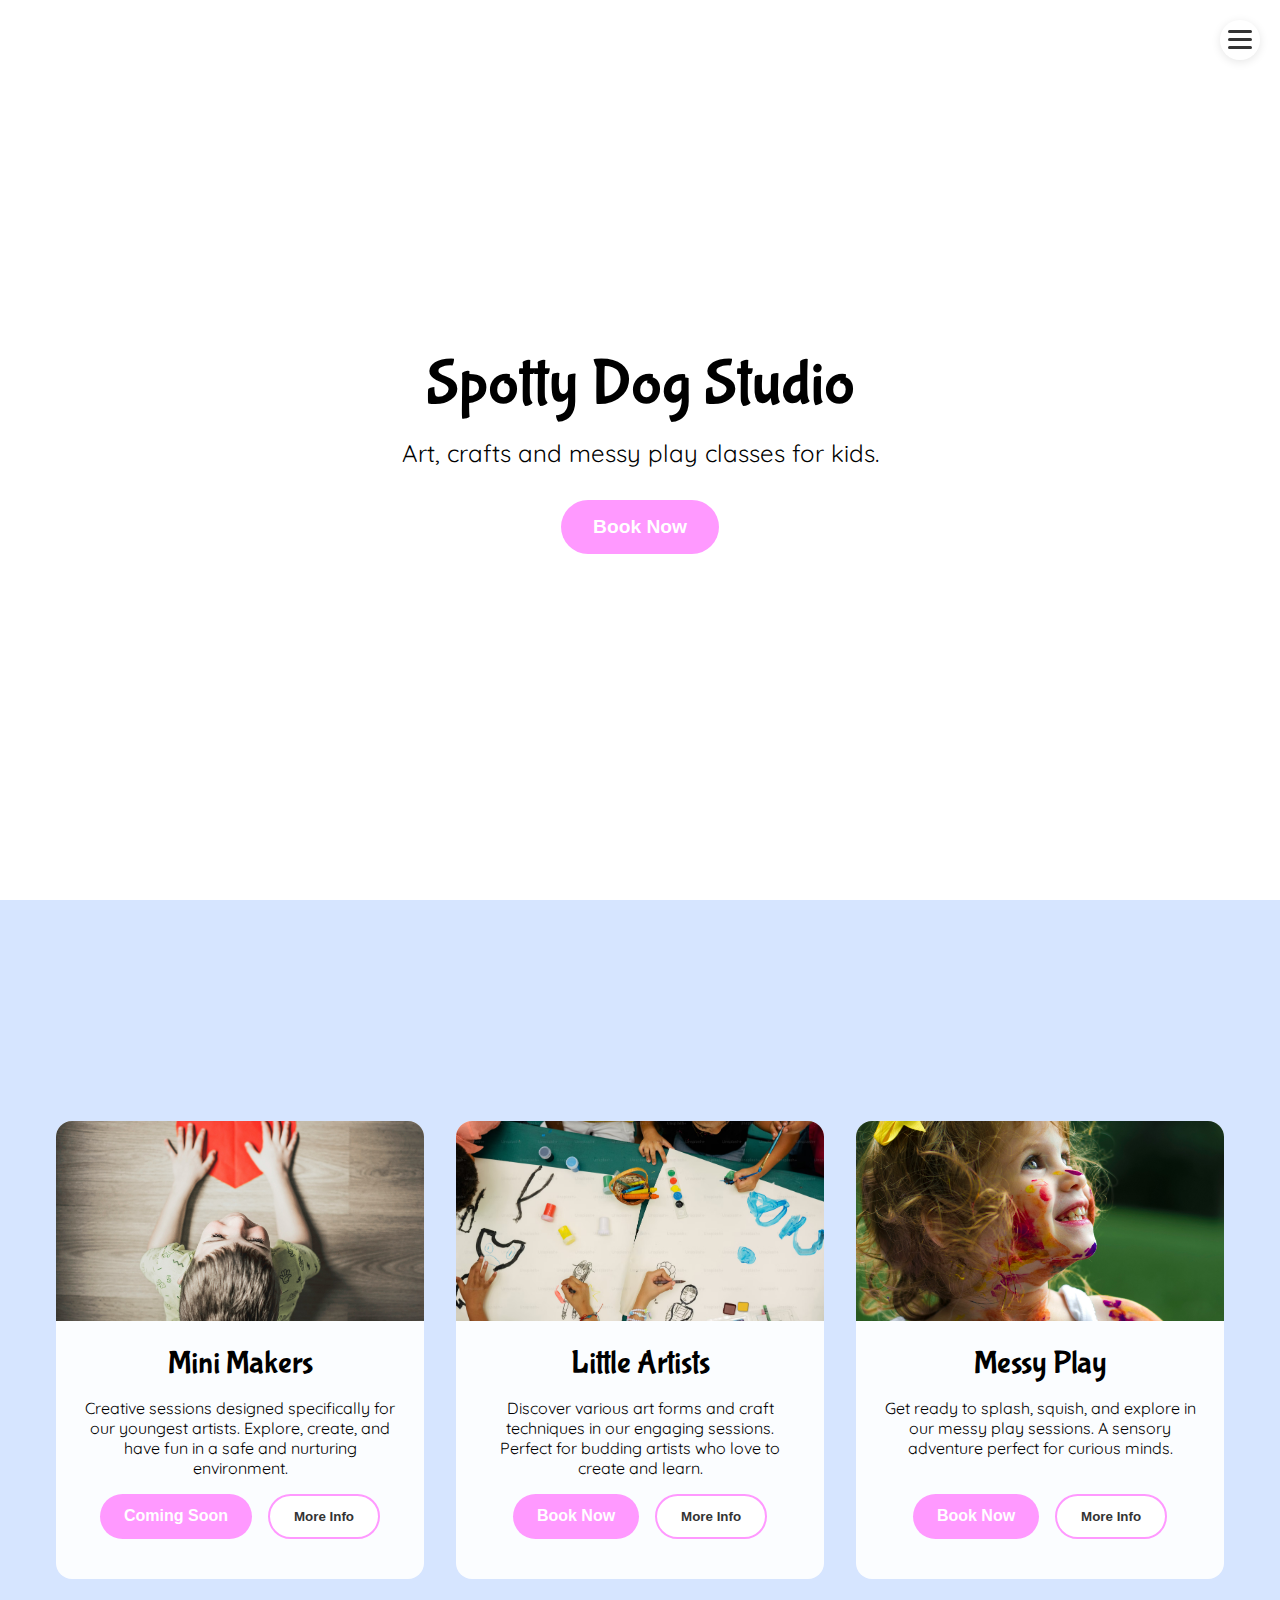
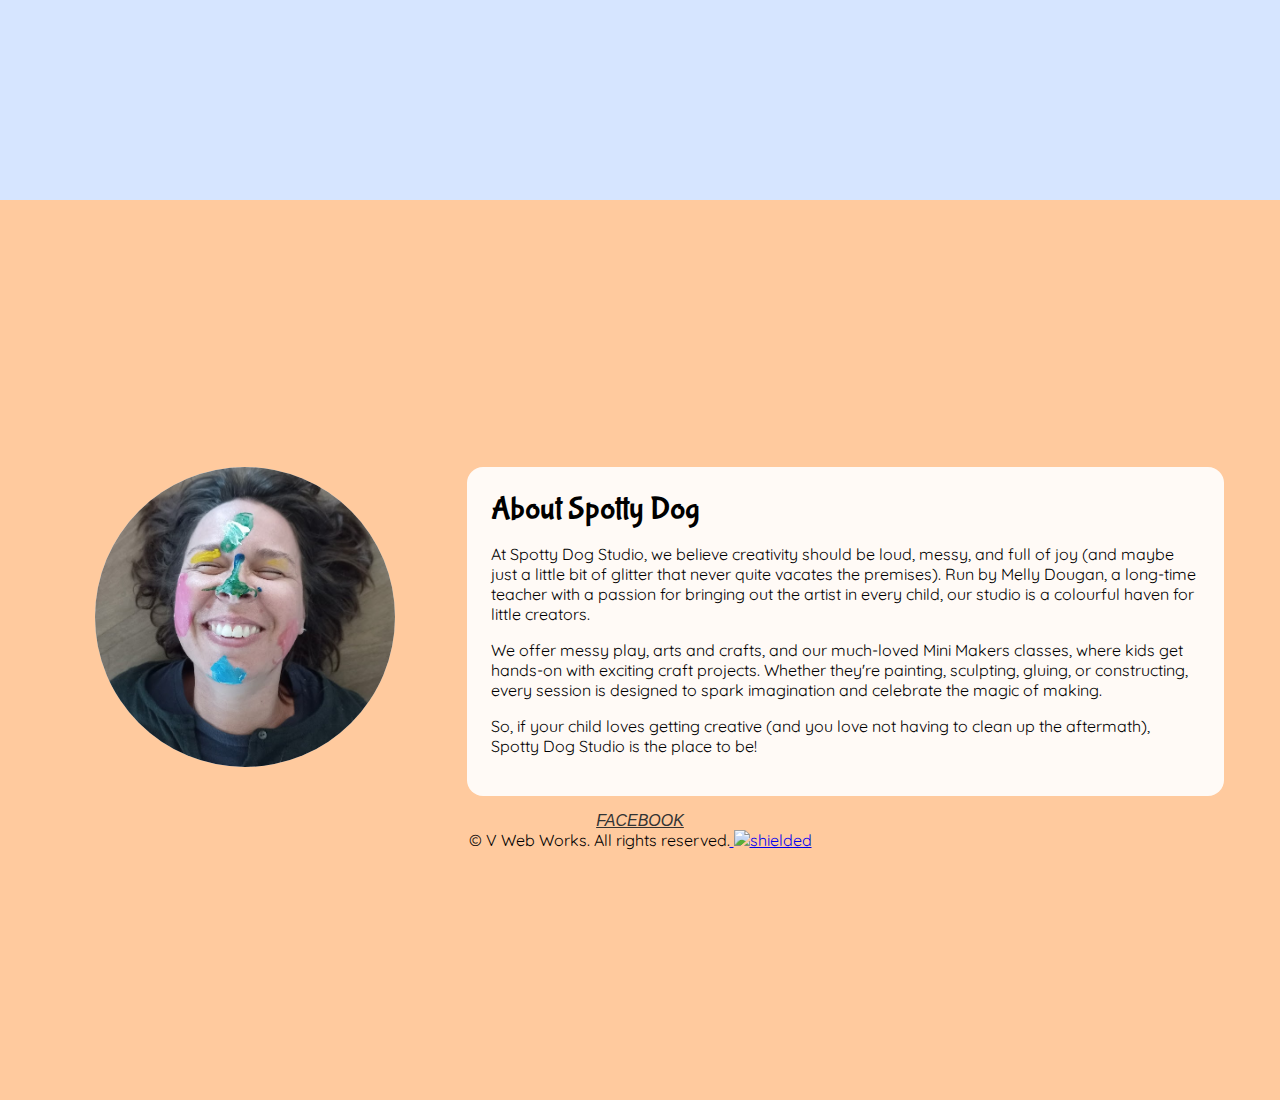
==== commit e77ae515: "Added the shielded site and some copyright information." ====
--- a/index.html
+++ b/index.html
@@ -9,394 +9,11 @@
     <link rel="icon" type="image/png" sizes="16x16" href="/favicons/favicon-16x16.png">
     <link rel="manifest" href="/favicons/site.webmanifest">
     <link rel="preload" href="imgs/fallback.png" as="image">
+    <link rel="stylesheet" href="styles.css">
+    <script src="scripts.js"></script>
     <link rel="preload" href="fonts/BubblegumSans-Regular.ttf" as="font" type="font/ttf" crossorigin>
     <link rel="preload" href="fonts/Quicksand-VariableFont_wght.ttf" as="font" type="font/ttf" crossorigin>
     <script src="https://unpkg.com/lucide@latest"></script>
-    <style>
-        :root {
-            --pink: #ff99ff;
-            --blue: #D6E5FF;
-            --orange: #FFCA9E;
-        }
-
-        * {
-            margin: 0;
-            padding: 0;
-            box-sizing: border-box;
-        }
-
-        html {
-            scroll-snap-type: y mandatory;
-            overflow-y: scroll;
-            scroll-behavior: smooth;
-            height: 100%;
-        }
-
-        body {
-            font-family: 'Arial', sans-serif;
-        }
-
-        /* Navigation Styles */
-        .nav-toggle {
-            position: fixed;
-            top: 20px;
-            right: 20px;
-            width: 40px;
-            height: 40px;
-            background: white;
-            border-radius: 50%;
-            cursor: pointer;
-            z-index: 1000;
-            display: flex;
-            align-items: center;
-            justify-content: center;
-            box-shadow: 0 2px 10px rgba(0,0,0,0.1);
-        }
-
-        .hamburger {
-            width: 24px;
-            height: 20px;
-            position: relative;
-            transition: transform 0.3s ease;
-        }
-
-        .hamburger span {
-            display: block;
-            position: absolute;
-            height: 3px;
-            width: 100%;
-            background: #333;
-            border-radius: 3px;
-            transition: all 0.3s ease;
-        }
-
-        .hamburger span:nth-child(1) { top: 0; }
-        .hamburger span:nth-child(2) { top: 8px; }
-        .hamburger span:nth-child(3) { top: 16px; }
-
-        .nav-toggle.active .hamburger span:nth-child(1) {
-            transform: rotate(45deg);
-            top: 8px;
-        }
-
-        .nav-toggle.active .hamburger span:nth-child(2) {
-            opacity: 0;
-        }
-
-        .nav-toggle.active .hamburger span:nth-child(3) {
-            transform: rotate(-45deg);
-            top: 8px;
-        }
-
-        .nav-menu {
-            position: fixed;
-            top: 0;
-            right: -100%;
-            width: 100%;
-            height: 100vh;
-            background: rgba(255, 255, 255, 0.98);
-            z-index: 999;
-            display: flex;
-            flex-direction: column;
-            align-items: center;
-            justify-content: center;
-            transition: right 0.3s ease;
-        }
-
-        .nav-menu.active {
-            right: 0;
-        }
-
-        .nav-menu a {
-            font-family: "Bubblegum Sans", serif;
-            font-size: 2.5rem;
-            color: #333;
-            text-decoration: none;
-            margin: 1rem 0;
-            padding: 1rem;
-            transition: all 0.3s ease;
-        }
-
-        .nav-menu a:hover {
-            color: var(--pink);
-            transform: scale(1.1);
-        }
-
-        section {
-            min-height: 100vh;
-            scroll-snap-align: start;
-            position: relative;
-            display: flex;
-            justify-content: center;
-            align-items: center;
-            padding: 1rem;
-        }
-
-        @font-face {
-  	    font-family: 'BubblegumSans';
-  	    src: url('fonts/BubblegumSans-Regular.ttf') format('truetype');
-	    font-weight: normal;
-  	    font-style: normal;
-	}
-	
-	@font-face {
-  	    font-family: 'Quicksand';
-	    src: url('fonts/Quicksand-VariableFont_wght.ttf') format('truetype');
-  	    font-weight: 100 900; /* Adjust the weight range if necessary */
-	    font-style: normal;
-	}
-
-
-
-	p {
-            font-family: "Quicksand", sans-serif;
-            font-optical-sizing: auto;
-            font-weight: 400;
-            font-style: normal;
-        }
-
-        h1, h2 {
-            font-family: "BubblegumSans", sans-serif;
-            font-weight: 400;
-            font-style: normal;
-        }
-
-
-
-        /* Home Section */
-        #home {
-            position: relative;
-            overflow: hidden;
-            background-color: transparent;
-            background: rgba(255, 255, 255, 0.6); /* White transparent overlay */
-	    flex-direction: column;
-            text-align: center;
-            padding: 2rem 1rem;
-        }
-
-        .background-video {
-            position: absolute;
-            top: 50%;
-            left: 50%;
-            max-width: 100%;
-            <!--max-height: 100%; -->
-            width: auto;
-            height: auto;
-            transform: translateX(-50%) translateY(-50%);
-            z-index: -1;
-        }
-
-        #home h1 {
-            font-size: clamp(2.5rem, 8vw, 4rem);
-            margin-bottom: 1rem;
-        }
-
-        #home p {
-            font-size: clamp(1rem, 4vw, 1.5rem);
-        }
-
-        /* Services Section */
-        #services {
-            background-color: var(--blue);
-            padding: 2rem 1rem;
-        }
-
-        .services-container {
-            display: grid;
-            grid-template-columns: repeat(auto-fit, minmax(280px, 1fr));
-            gap: 2rem;
-            width: 100%;
-            max-width: 1200px;
-            padding: 1rem;
-        }
-
-        .service-column {
-            background: rgba(255, 255, 255, 0.9);
-            border-radius: 1rem;
-            text-align: center;
-            display: flex;
-            flex-direction: column;
-            height: auto;
-            min-height: 450px;
-            overflow: hidden;
-        }
-
-        .service-image {
-            width: 100%;
-            height: 200px;
-            overflow: hidden;
-            position: relative;
-            background: #f0f0f0;
-        }
-
-        .service-image img {
-            width: 100%;
-            height: 100%;
-            object-fit: cover;
-            object-position: center;
-        }
-
-        .service-content {
-            padding: 1.5rem;
-            flex-grow: 1;
-            display: flex;
-            flex-direction: column;
-        }
-
-        .service-content h2 {
-            margin-bottom: 1rem;
-            font-size: clamp(1.5rem, 4vw, 2rem);
-        }
-
-        .service-buttons {
-            margin-top: auto;
-            display: flex;
-            gap: 1rem;
-            padding: 1rem;
-            justify-content: center;
-            flex-wrap: wrap;
-        }
-
-        .btn {
-		        text-decoration: none;
-            padding: 0.8rem 1.5rem;
-            border: none;
-            border-radius: 2rem;
-            cursor: pointer;
-            font-weight: bold;
-            transition: transform 0.3s ease, box-shadow 0.3s ease;
-            width: 100%;
-            max-width: 200px;
-        }
-
-        .btn:hover {
-            transform: translateY(-2px);
-            box-shadow: 0 4px 12px rgba(0,0,0,0.1);
-        }
-
-        .btn-primary {
-            background-color: var(--pink);
-            color: white;
-        }
-
-        .btn-secondary {
-            background-color: white;
-            color: #333;
-            border: 2px solid var(--pink);
-        }
-
-        /* About Section */
-        #about {
-		        flex-direction: column;
-            background-color: var(--orange);
-            padding: 2rem 1rem;
-        }
-
-        .about-container {
-            display: grid;
-            grid-template-columns: 1fr;
-            gap: 2rem;
-            max-width: 1200px;
-            width: 100%;
-            padding: 1rem;
-        }
-
-        .portrait-frame {
-            width: 250px;
-            height: 250px;
-            border-radius: 50%;
-            background: white;
-            margin: 0 auto;
-            overflow: hidden;
-        }
-
-        .portrait-frame img {
-            width: 100%;
-            height: 100%;
-            object-fit: cover;
-            object-position: center;
-        }
-
-        .about-text {
-            background: rgba(255, 255, 255, 0.9);
-            padding: 1.5rem;
-            border-radius: 1rem;
-        }
-
-        .about-text h2 {
-            margin-bottom: 1rem;
-            font-size: clamp(1.5rem, 4vw, 2rem);
-        }
-
-        .about-text p {
-            margin-bottom: 1rem;
-            font-size: clamp(0.9rem, 3vw, 1rem);
-        }
-
-        <!--Social icons.-->
-        .social-icons {
-            display: flex;
-            gap: 1.5rem;
-            margin-top: 2rem;
-            justify-content: center;
-        }
-
-        .social-icons a {
-            color: #333;
-            transition: color 0.3s ease;
-            width: 24px;
-            height: 24px;
-            align-items: center;
-            justify-content: center;
-        }
-
-        .social-icons a:hover {
-            color: var(--pink);
-        }
-
-        /* Media Queries */
-        @media (min-width: 768px) {
-            .about-container {
-                grid-template-columns: 1fr 2fr;
-            }
-
-            .portrait-frame {
-                width: 300px;
-                height: 300px;
-            }
-
-            .btn {
-                width: auto;
-            }
-
-            section {
-                padding: 2rem;
-            }
-        }
-
-        @media (max-width: 768px) {
-            .services-container {
-                grid-template-columns: 1fr;
-            }
-
-            .service-column {
-                margin: 0 auto;
-                max-width: 400px;
-            }
-
-            .background-video {
-                max-height: 100%;
-                min-width: none;
-                max-width: none;
-
-        }
-
-        @media (max-height: 600px) {
-            section {
-                padding: 4rem 1rem;
-            }
-        }
-    </style>
 </head>
 <body>
     <div class="nav-toggle">
@@ -488,32 +105,23 @@
         <!-- <div style="position: absolute; width: 20vh; right: 0; bottom: 1px">
             <img style="width: 100%; right: 0" src="imgs/vlogo.svg" alt="V Web Design Logo" />
         </div> -->
+        <div class="footer">
+            <p>&copy; <span id="copyright-year"></span> V Web Works. All rights reserved.<a href="#" id="shielded-logo">
+    <img alt="shielded" src="https://shielded.co.nz/img/custom-logo.png" height="32" width="32"></a>
+<script src="https://staticcdn.co.nz/embed/embed.js"></script>
+<script>
+    (function () {
+        window.onload = function(){
+            var frameName = new ds07o6pcmkorn({
+                openElementId: "#shielded-logo",
+                modalID: "modal",
+            });
+            frameName.init();
+        }
+    })();
+</script></p>
+            
+            
     </section>
-
-    <script>
-        // Initialize Lucide icons after DOM content is loaded
-        document.addEventListener('DOMContentLoaded', function() {
-
-            // Initialize navigation
-            const navToggle = document.querySelector('.nav-toggle');
-            const navMenu = document.querySelector('.nav-menu');
-            const navLinks = document.querySelectorAll('.nav-menu a');
-
-            navToggle.addEventListener('click', () => {
-                navToggle.classList.toggle('active');
-                navMenu.classList.toggle('active');
-            });
-
-            navLinks.forEach(link => {
-                link.addEventListener('click', () => {
-                    navToggle.classList.remove('active');
-                    navMenu.classList.remove('active');
-                });
-            });
-
-            // Initialize Lucide icons
-            lucide.createIcons();
-        });
-    </script>
 </body>
 </html>
--- a/styles.css
+++ b/styles.css
@@ -0,0 +1,383 @@
+        :root {
+            --pink: #ff99ff;
+            --blue: #D6E5FF;
+            --orange: #FFCA9E;
+        }
+
+        * {
+            margin: 0;
+            padding: 0;
+            box-sizing: border-box;
+        }
+
+        html {
+            scroll-snap-type: y mandatory;
+            overflow-y: scroll;
+            scroll-behavior: smooth;
+            height: 100%;
+        }
+
+        body {
+            font-family: 'Arial', sans-serif;
+        }
+
+        /* Navigation Styles */
+        .nav-toggle {
+            position: fixed;
+            top: 20px;
+            right: 20px;
+            width: 40px;
+            height: 40px;
+            background: white;
+            border-radius: 50%;
+            cursor: pointer;
+            z-index: 1000;
+            display: flex;
+            align-items: center;
+            justify-content: center;
+            box-shadow: 0 2px 10px rgba(0,0,0,0.1);
+        }
+
+        .hamburger {
+            width: 24px;
+            height: 20px;
+            position: relative;
+            transition: transform 0.3s ease;
+        }
+
+        .hamburger span {
+            display: block;
+            position: absolute;
+            height: 3px;
+            width: 100%;
+            background: #333;
+            border-radius: 3px;
+            transition: all 0.3s ease;
+        }
+
+        .hamburger span:nth-child(1) { top: 0; }
+        .hamburger span:nth-child(2) { top: 8px; }
+        .hamburger span:nth-child(3) { top: 16px; }
+
+        .nav-toggle.active .hamburger span:nth-child(1) {
+            transform: rotate(45deg);
+            top: 8px;
+        }
+
+        .nav-toggle.active .hamburger span:nth-child(2) {
+            opacity: 0;
+        }
+
+        .nav-toggle.active .hamburger span:nth-child(3) {
+            transform: rotate(-45deg);
+            top: 8px;
+        }
+
+        .nav-menu {
+            position: fixed;
+            top: 0;
+            right: -100%;
+            width: 100%;
+            height: 100vh;
+            background: rgba(255, 255, 255, 0.98);
+            z-index: 999;
+            display: flex;
+            flex-direction: column;
+            align-items: center;
+            justify-content: center;
+            transition: right 0.3s ease;
+        }
+
+        .nav-menu.active {
+            right: 0;
+        }
+
+        .nav-menu a {
+            font-family: "Bubblegum Sans", serif;
+            font-size: 2.5rem;
+            color: #333;
+            text-decoration: none;
+            margin: 1rem 0;
+            padding: 1rem;
+            transition: all 0.3s ease;
+        }
+
+        .nav-menu a:hover {
+            color: var(--pink);
+            transform: scale(1.1);
+        }
+
+        section {
+            min-height: 100vh;
+            scroll-snap-align: start;
+            position: relative;
+            display: flex;
+            justify-content: center;
+            align-items: center;
+            padding: 1rem;
+        }
+
+        @font-face {
+  	    font-family: 'BubblegumSans';
+  	    src: url('fonts/BubblegumSans-Regular.ttf') format('truetype');
+	    font-weight: normal;
+  	    font-style: normal;
+	}
+	
+	@font-face {
+  	    font-family: 'Quicksand';
+	    src: url('fonts/Quicksand-VariableFont_wght.ttf') format('truetype');
+  	    font-weight: 100 900; /* Adjust the weight range if necessary */
+	    font-style: normal;
+	}
+
+
+
+	p {
+            font-family: "Quicksand", sans-serif;
+            font-optical-sizing: auto;
+            font-weight: 400;
+            font-style: normal;
+        }
+
+        h1, h2 {
+            font-family: "BubblegumSans", sans-serif;
+            font-weight: 400;
+            font-style: normal;
+        }
+
+
+
+        /* Home Section */
+        #home {
+            position: relative;
+            overflow: hidden;
+            background-color: transparent;
+            background: rgba(255, 255, 255, 0.6); /* White transparent overlay */
+	    flex-direction: column;
+            text-align: center;
+            padding: 2rem 1rem;
+        }
+
+        .background-video {
+            position: absolute;
+            top: 50%;
+            left: 50%;
+            max-width: 100%;
+            <!--max-height: 100%; -->
+            width: auto;
+            height: auto;
+            transform: translateX(-50%) translateY(-50%);
+            z-index: -1;
+        }
+
+        #home h1 {
+            font-size: clamp(2.5rem, 8vw, 4rem);
+            margin-bottom: 1rem;
+        }
+
+        #home p {
+            font-size: clamp(1rem, 4vw, 1.5rem);
+        }
+
+        /* Services Section */
+        #services {
+            background-color: var(--blue);
+            padding: 2rem 1rem;
+        }
+
+        .services-container {
+            display: grid;
+            grid-template-columns: repeat(auto-fit, minmax(280px, 1fr));
+            gap: 2rem;
+            width: 100%;
+            max-width: 1200px;
+            padding: 1rem;
+        }
+
+        .service-column {
+            background: rgba(255, 255, 255, 0.9);
+            border-radius: 1rem;
+            text-align: center;
+            display: flex;
+            flex-direction: column;
+            height: auto;
+            min-height: 450px;
+            overflow: hidden;
+        }
+
+        .service-image {
+            width: 100%;
+            height: 200px;
+            overflow: hidden;
+            position: relative;
+            background: #f0f0f0;
+        }
+
+        .service-image img {
+            width: 100%;
+            height: 100%;
+            object-fit: cover;
+            object-position: center;
+        }
+
+        .service-content {
+            padding: 1.5rem;
+            flex-grow: 1;
+            display: flex;
+            flex-direction: column;
+        }
+
+        .service-content h2 {
+            margin-bottom: 1rem;
+            font-size: clamp(1.5rem, 4vw, 2rem);
+        }
+
+        .service-buttons {
+            margin-top: auto;
+            display: flex;
+            gap: 1rem;
+            padding: 1rem;
+            justify-content: center;
+            flex-wrap: wrap;
+        }
+
+        .btn {
+		        text-decoration: none;
+            padding: 0.8rem 1.5rem;
+            border: none;
+            border-radius: 2rem;
+            cursor: pointer;
+            font-weight: bold;
+            transition: transform 0.3s ease, box-shadow 0.3s ease;
+            width: 100%;
+            max-width: 200px;
+        }
+
+        .btn:hover {
+            transform: translateY(-2px);
+            box-shadow: 0 4px 12px rgba(0,0,0,0.1);
+        }
+
+        .btn-primary {
+            background-color: var(--pink);
+            color: white;
+        }
+
+        .btn-secondary {
+            background-color: white;
+            color: #333;
+            border: 2px solid var(--pink);
+        }
+
+        /* About Section */
+        #about {
+		        flex-direction: column;
+            background-color: var(--orange);
+            padding: 2rem 1rem;
+        }
+
+        .about-container {
+            display: grid;
+            grid-template-columns: 1fr;
+            gap: 2rem;
+            max-width: 1200px;
+            width: 100%;
+            padding: 1rem;
+        }
+
+        .portrait-frame {
+            width: 250px;
+            height: 250px;
+            border-radius: 50%;
+            background: white;
+            margin: 0 auto;
+            overflow: hidden;
+        }
+
+        .portrait-frame img {
+            width: 100%;
+            height: 100%;
+            object-fit: cover;
+            object-position: center;
+        }
+
+        .about-text {
+            background: rgba(255, 255, 255, 0.9);
+            padding: 1.5rem;
+            border-radius: 1rem;
+        }
+
+        .about-text h2 {
+            margin-bottom: 1rem;
+            font-size: clamp(1.5rem, 4vw, 2rem);
+        }
+
+        .about-text p {
+            margin-bottom: 1rem;
+            font-size: clamp(0.9rem, 3vw, 1rem);
+        }
+
+        <!--Social icons.-->
+        .social-icons {
+            display: flex;
+            gap: 1.5rem;
+            margin-top: 2rem;
+            justify-content: center;
+        }
+
+        .social-icons a {
+            color: #333;
+            transition: color 0.3s ease;
+            width: 24px;
+            height: 24px;
+            align-items: center;
+            justify-content: center;
+        }
+
+        .social-icons a:hover {
+            color: var(--pink);
+        }
+
+        /* Media Queries */
+        @media (min-width: 768px) {
+            .about-container {
+                grid-template-columns: 1fr 2fr;
+            }
+
+            .portrait-frame {
+                width: 300px;
+                height: 300px;
+            }
+
+            .btn {
+                width: auto;
+            }
+
+            section {
+                padding: 2rem;
+            }
+        }
+
+        @media (max-width: 768px) {
+            .services-container {
+                grid-template-columns: 1fr;
+            }
+
+            .service-column {
+                margin: 0 auto;
+                max-width: 400px;
+            }
+
+            .background-video {
+                max-height: 100%;
+                min-width: none;
+                max-width: none;
+
+        }
+
+        @media (max-height: 600px) {
+            section {
+                padding: 4rem 1rem;
+            }
+        }
